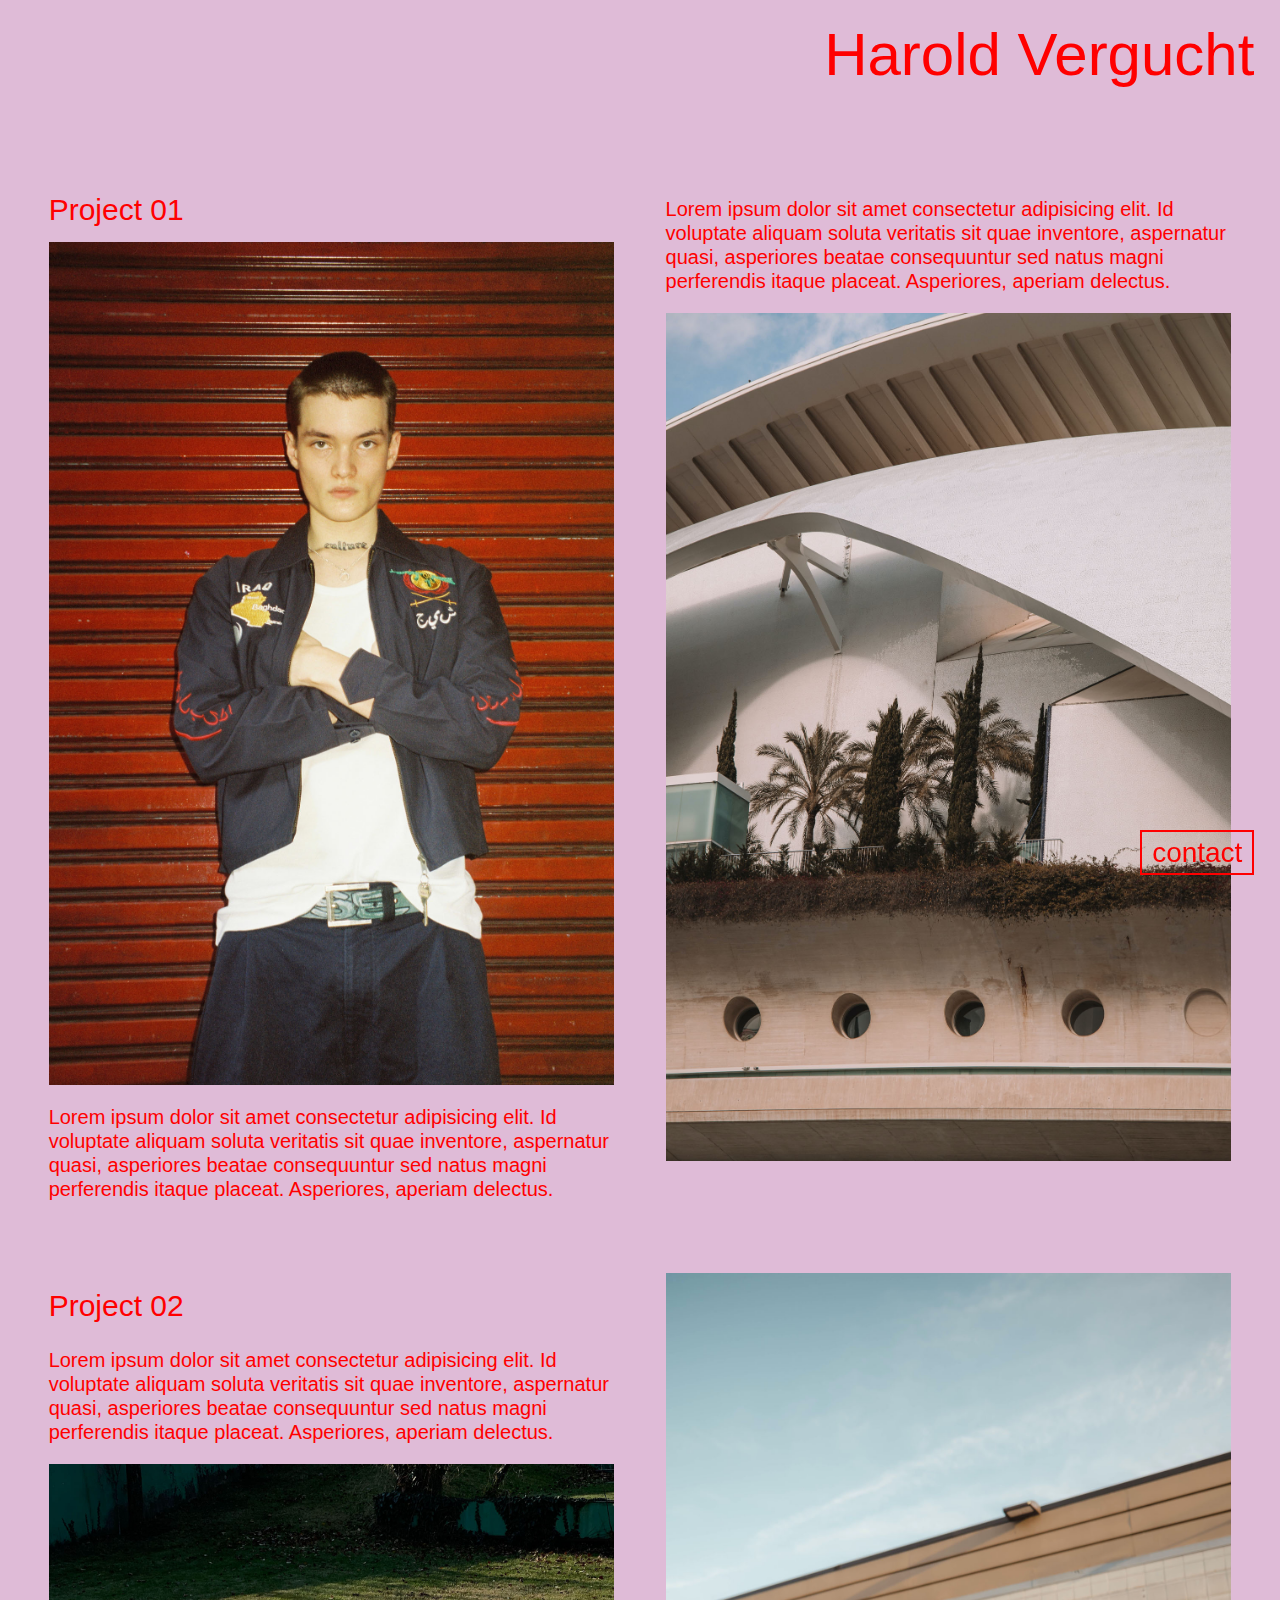
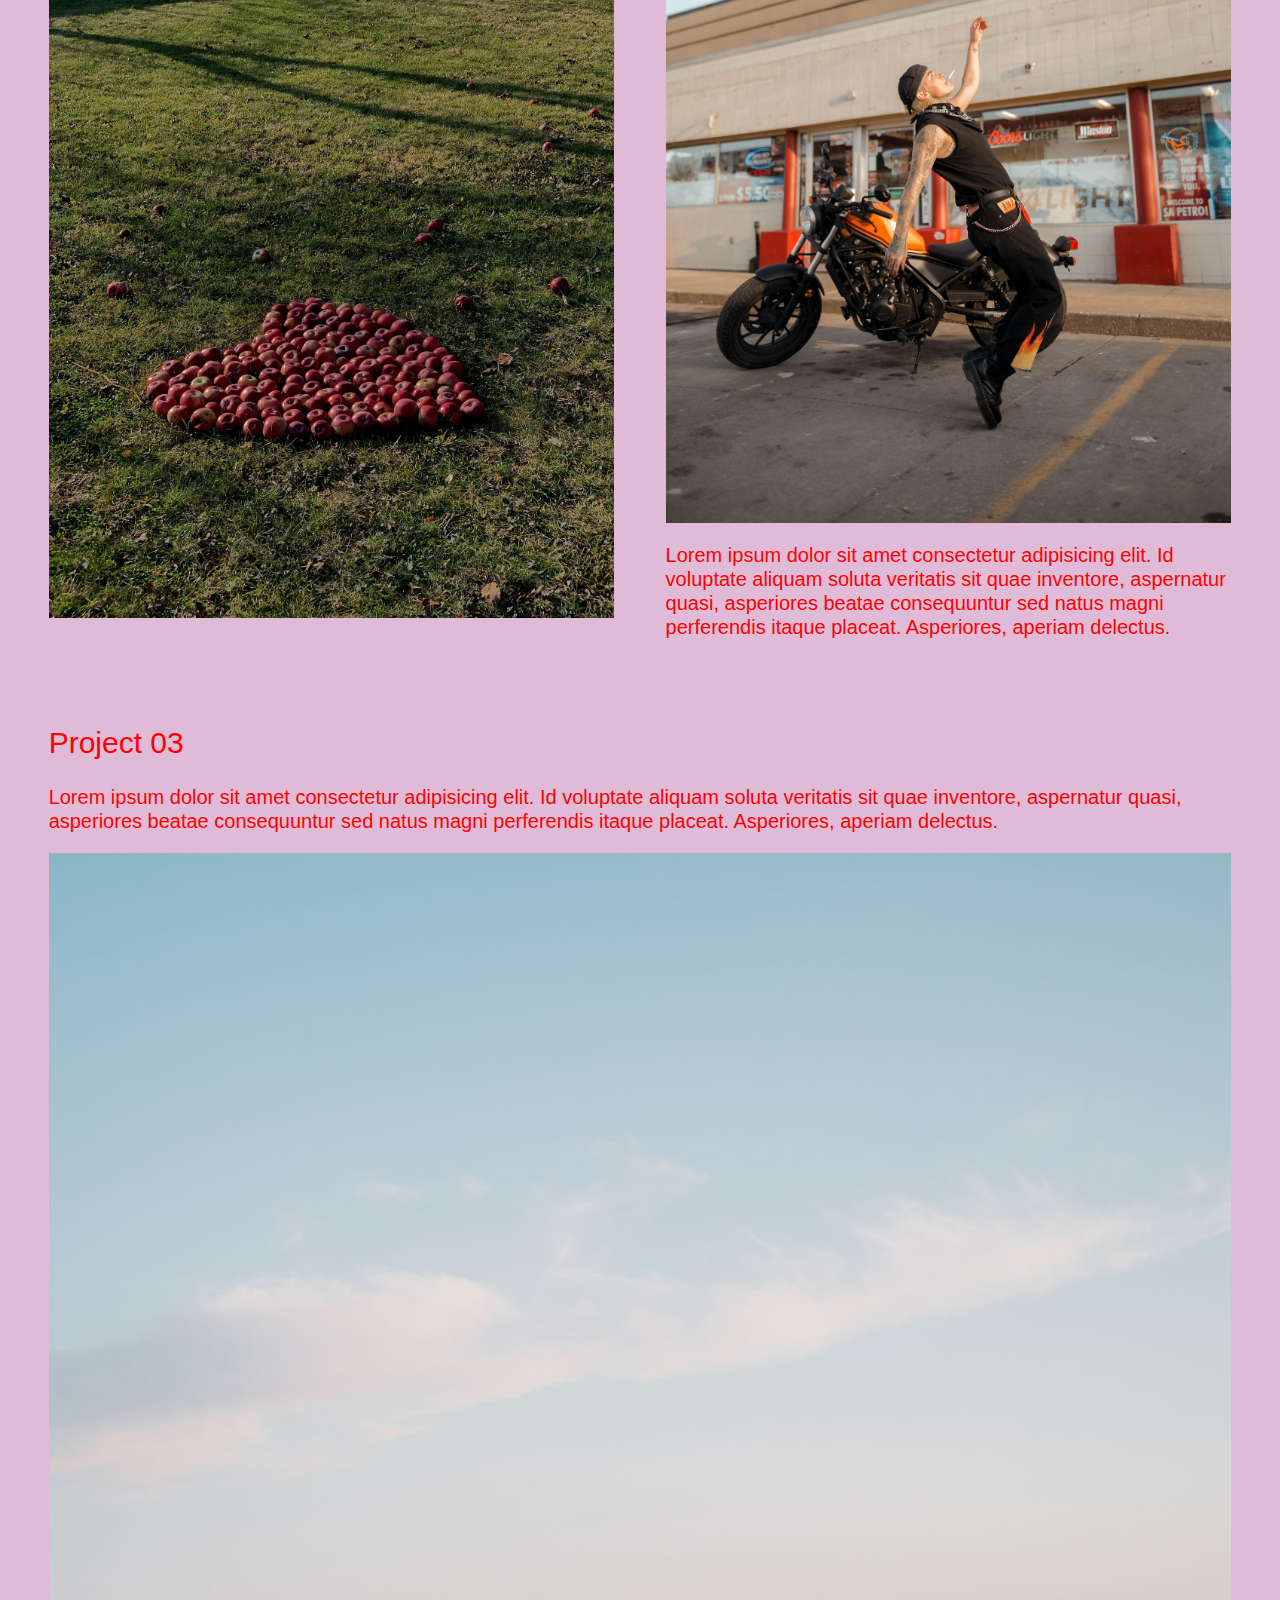
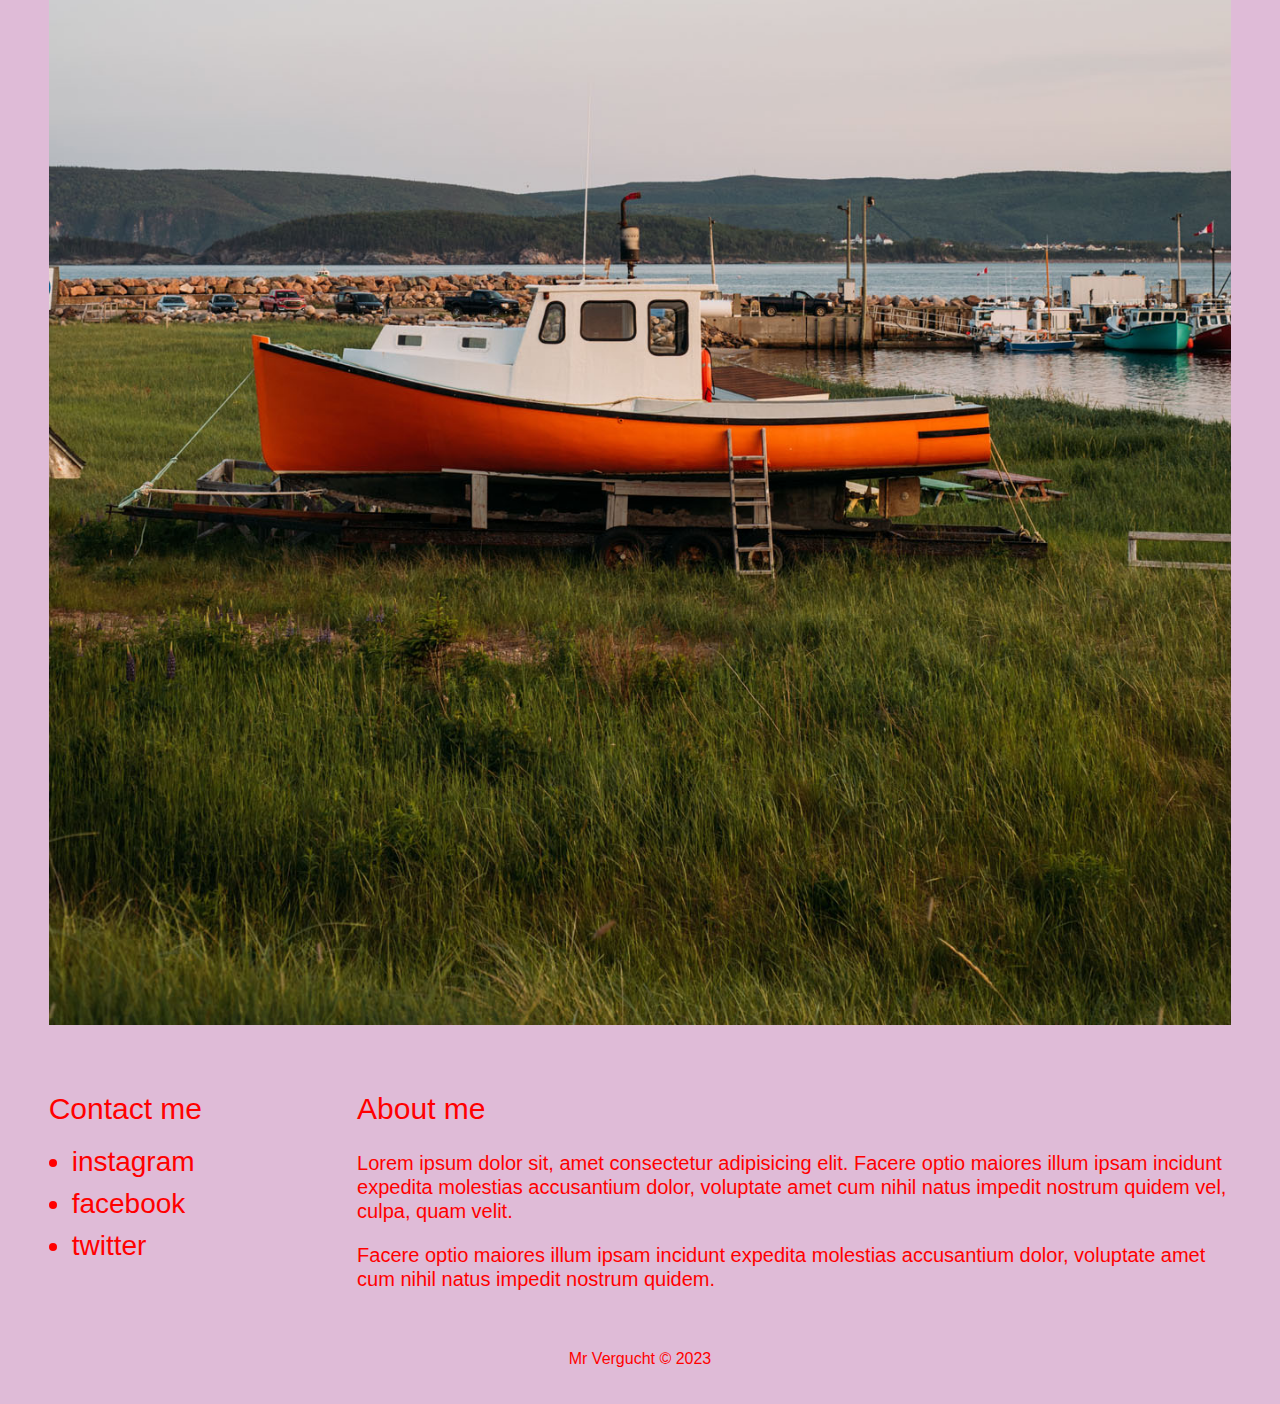
==== exercise-lesson07-w3css/index.html @ 762fbcd6 "added files for exercise 7" ====
<!DOCTYPE html>
<html lang="en">
<head>
    <meta charset="UTF-8">
    <meta name="viewport" content="width=device-width, initial-scale=1.0">
    <link rel="stylesheet" href="https://www.w3schools.com/w3css/4/w3.css">
    <link rel="stylesheet" href="css/style.css">
    <title>Harold Vergucht</title>
</head>
<body>

    <header>
        <h1>Harold Vergucht</h1>
    </header>

    <nav id="nav-contact"><a href="#contact">contact</a></nav>

    <!-- ### CONTENT ### -->

    <div class="w3-row showme">
        <div class="w3-col s12 m6 l6 showme col">
            <h2>Project 01</h2>
            <img src="images/project01/project01-1.jpg" alt="" class="w3-image">
            <p>Lorem ipsum dolor sit amet consectetur adipisicing elit. Id voluptate aliquam soluta veritatis sit quae inventore, aspernatur quasi, asperiores beatae consequuntur sed natus magni perferendis itaque placeat. Asperiores, aperiam delectus.</p>
        </div>
        <div class="w3-col s12 m6 l6 showme col">
            <p>Lorem ipsum dolor sit amet consectetur adipisicing elit. Id voluptate aliquam soluta veritatis sit quae inventore, aspernatur quasi, asperiores beatae consequuntur sed natus magni perferendis itaque placeat. Asperiores, aperiam delectus.</p>
            <img src="images/project01/project01-2.jpg" alt="" class="w3-image">
        </div>
    </div>


    <div class="w3-row showme">
        <div class="w3-col s12 m6 l6 showme col">
            <h2>Project 02</h2>
            <p>Lorem ipsum dolor sit amet consectetur adipisicing elit. Id voluptate aliquam soluta veritatis sit quae inventore, aspernatur quasi, asperiores beatae consequuntur sed natus magni perferendis itaque placeat. Asperiores, aperiam delectus.</p>
            <img src="images/project01/project02-1.jpg" alt="" class="w3-image">
            
        </div>
        <div class="w3-col s12 m6 l6 showme col">
            <img src="images/project01/project02-2.jpg" alt="" class="w3-image">
            <p>Lorem ipsum dolor sit amet consectetur adipisicing elit. Id voluptate aliquam soluta veritatis sit quae inventore, aspernatur quasi, asperiores beatae consequuntur sed natus magni perferendis itaque placeat. Asperiores, aperiam delectus.</p>
        </div>
    </div>

    <div class="w3-row showme">
        <div class="w3-col showme col">
            <h2>Project 03</h2>
            <p>Lorem ipsum dolor sit amet consectetur adipisicing elit. Id voluptate aliquam soluta veritatis sit quae inventore, aspernatur quasi, asperiores beatae consequuntur sed natus magni perferendis itaque placeat. Asperiores, aperiam delectus.</p>
            <img src="images/project01/project03-1.jpg" alt="" class="w3-image">
            
        </div>
    </div>
   
    <!-- ### CONTACT ### -->


    <div class="w3-row showme" id="contact">
        <div class="w3-col s12 m3 l3 showme col">
                <h2>Contact me</h2>
                <ul>
                    <li><a href="#">instagram</a></li>
                    <li><a href="#">facebook</a></li>
                    <li><a href="#">twitter</a></li>
                </ul>
        </div>
        <div class="w3-col s12 m9 l9 showme col">
                <h2>About me</h2>
                <p>Lorem ipsum dolor sit, amet consectetur adipisicing elit. Facere optio maiores illum ipsam incidunt expedita molestias accusantium dolor, voluptate amet cum nihil natus impedit nostrum quidem vel, culpa, quam velit.</p>
                <p>Facere optio maiores illum ipsam incidunt expedita molestias accusantium dolor, voluptate amet cum nihil natus impedit nostrum quidem.</p>
        </div>
    </div>






    <!-- ### FOOTER ### -->

    <footer>
        <h6>Mr Vergucht &#xa9; 2023</h6>
    </footer>

</body>
</html>
---- exercise-lesson07-w3css/css/style.css ----
html {

  font-size: 20px;
  scroll-behavior: smooth;
}

body {
    background-color: rgb(223, 187, 215);
    margin: 0;
    box-sizing: border-box;
    padding: 1.8vw;
    font-family: Helvetica, Arial, sans-serif;
    color: red;
    margin: 10vw 0 0 0;
    font-size: 1.4rem;
}

.showme {
    /* border: solid 1px red; */
}

h1, h2, h3, h4, h5, h6 {
    font-weight: normal;
}

h1 {
    font-size: 3rem;
}


p {
    font-size: 48px;
    font-size: 1rem;
    line-height: 1.2rem ;
    /* text-indent: 1rem; */
}

header {
    position: fixed;
    top: 0;
    right: 2vw;

}

.w3-col {
    padding: 50px;
    padding: 2vw;
}

.w3-col img {
    width: 100%;
}

.col50 {
    width: 50%;
}

footer {
    text-align: center;
}

#nav-contact {
    position: fixed;
    bottom: 2vw;
    right: 2vw;
}

#nav-contact a {
    color: red;
    text-decoration: none;
    border: solid 2px red;
    padding: 5px 10px 5px 10px; 
}

#nav-contact a:hover {
    color: black;
    border: solid 2px black;
}

ul {
   margin: 0 0 0 1.8vw;
   padding: 0;
}

li {
   margin: 0;
   padding: 0;
}

li a {
   text-decoration: none;
   color: red;
}

li a:hover {
   text-decoration: underline;
   color: black;
}
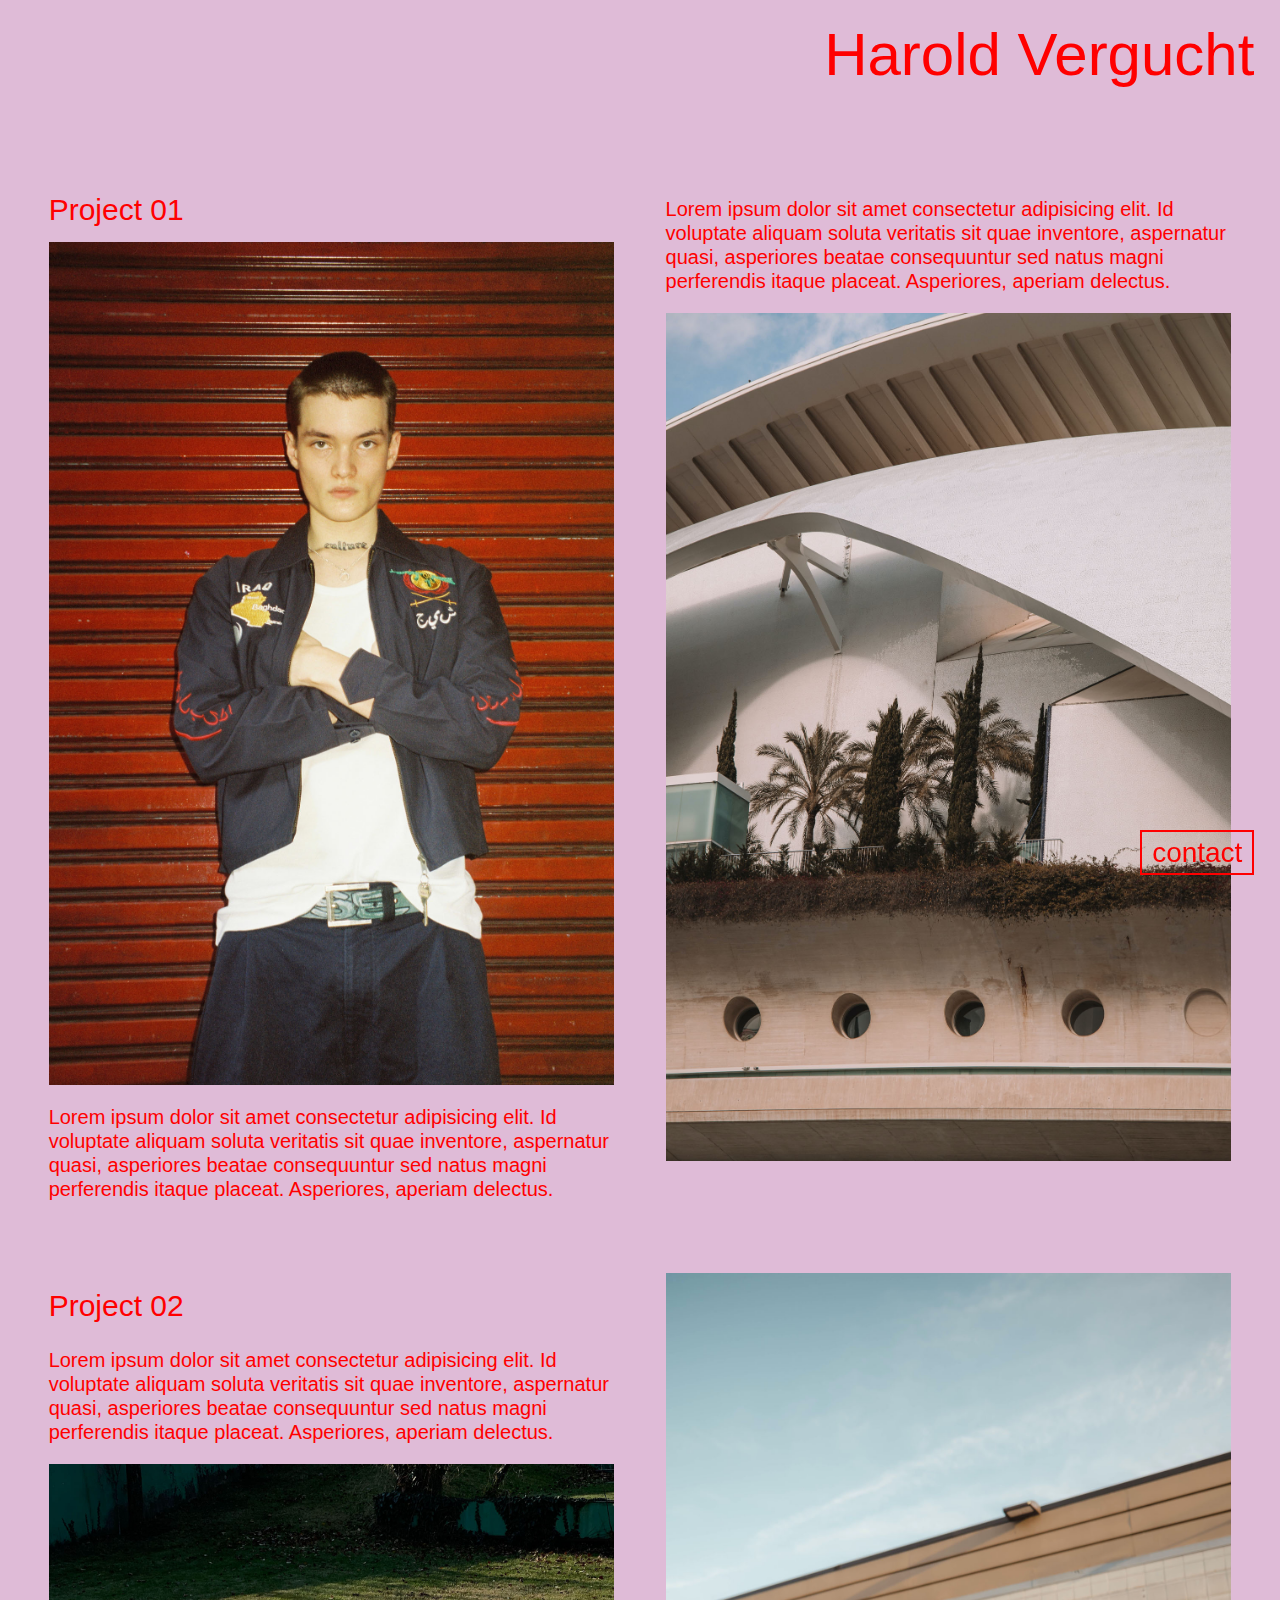
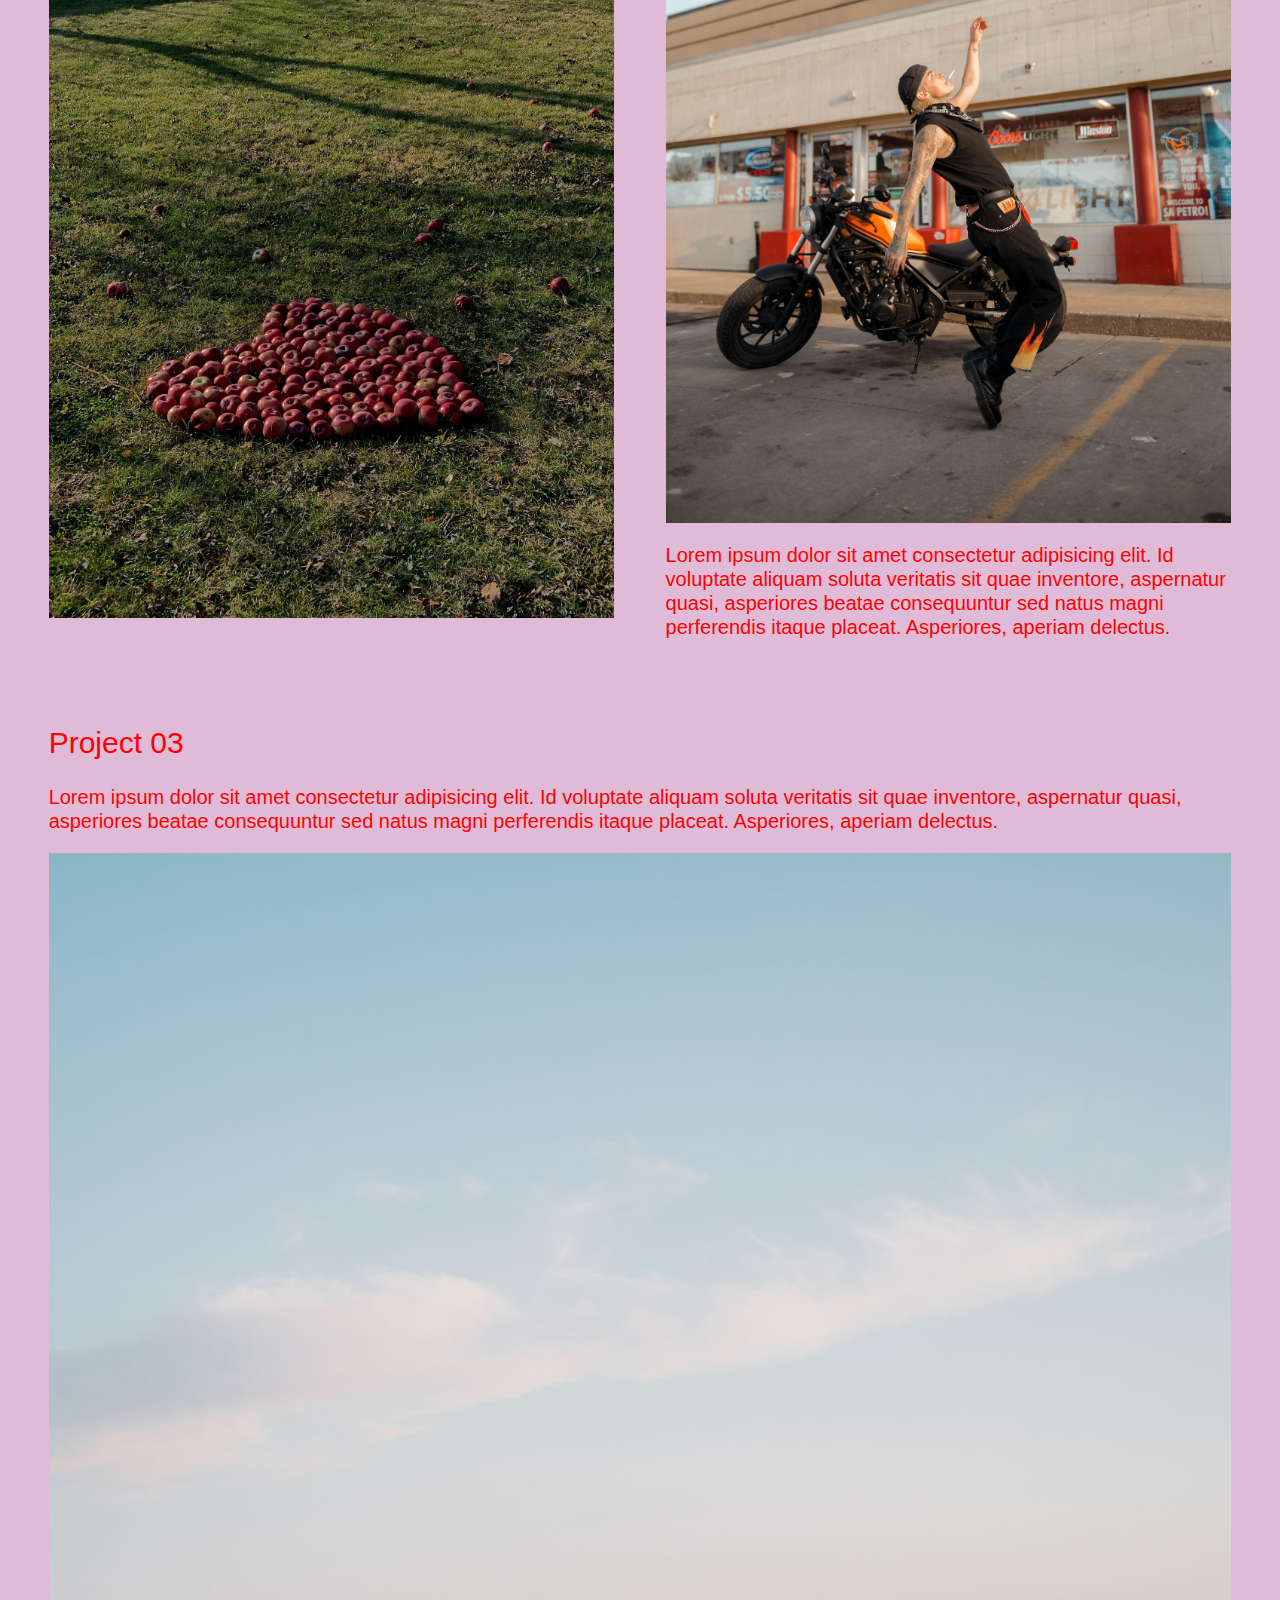
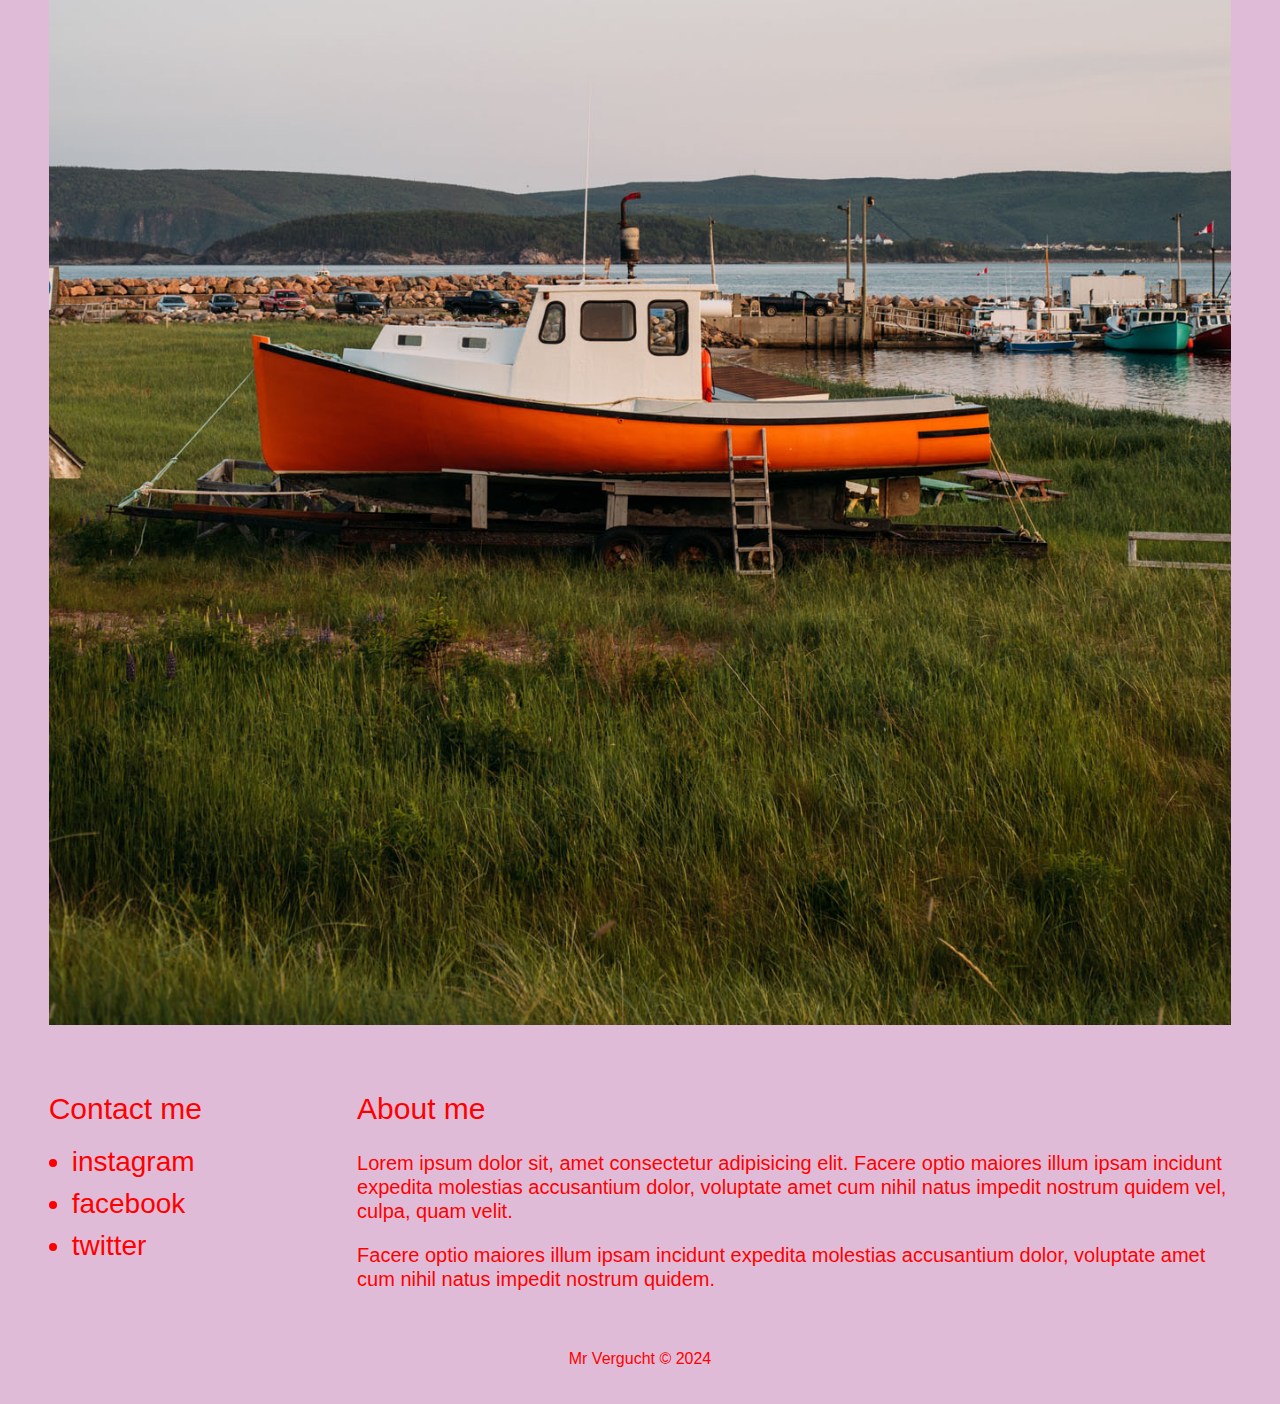
==== commit 335e1ef2: "update date" ====
--- a/exercise-lesson07-w3css/index.html
+++ b/exercise-lesson07-w3css/index.html
@@ -72,14 +72,10 @@
     </div>
 
 
-
-
-
-
     <!-- ### FOOTER ### -->
 
     <footer>
-        <h6>Mr Vergucht &#xa9; 2023</h6>
+        <h6>Mr Vergucht &#xa9; 2024</h6>
     </footer>
 
 </body>
